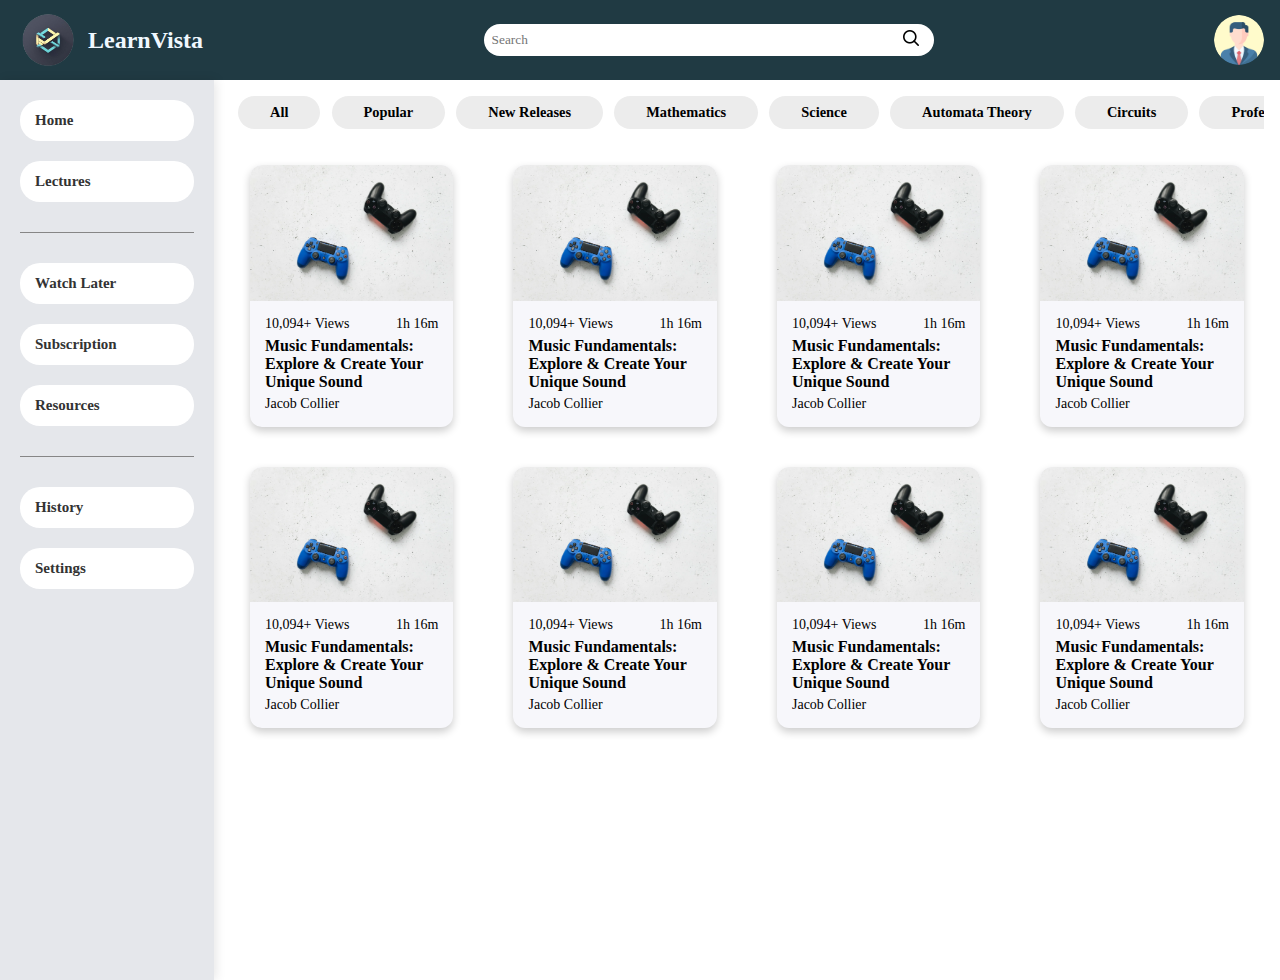
==== index.html @ 90f64fa0 "First Commit" ====
<!DOCTYPE html>
<html lang="en">
  <head>
    <meta charset="UTF-8" />
    <meta name="viewport" content="width=device-width, initial-scale=1.0" />
    <title>LearnVista</title>
    <link rel="stylesheet" href="style.css" />
  </head>
  <body>
    <!-- Navbar -->
    <div class="nav_container">
      <header>
        <nav class="navbar">
          <div class="section nav-left">
            <a href="#" class="nav-logo">
              <img src="images/logo.png" alt="Logo" class="logo-image" />
              <h2 class="logo-text">LearnVista</h2>
            </a>
          </div>

          <div class="section nav-mid">
            <form action="#" class="search-form">
              <input
                type="search"
                placeholder="Search"
                required
                class="search-input"
              />
              <button class="search-button">
                <img src="images/search.png" alt="search-icon" />
              </button>
            </form>
          </div>

          <div class="section nav-right">
            <img src="images/profile.png" alt="user image" class="user-img" />
          </div>
        </nav>
      </header>
    </div>

    <!--SideBar  -->

    <main class="main-layout">
      <aside class="sidebar">
        <div class="sidebar-list">
          <button class="sidebar-button">Home</button>
          <button class="sidebar-button">Lectures</button>
         
          <hr>
          <button class="sidebar-button">Watch Later</button>
          <button class="sidebar-button">Subscription</button>
          <button class="sidebar-button">Resources</button>
          
          <hr>
          <button class="sidebar-button">History</button>
          <button class="sidebar-button">Settings</button>
        </div>
      </aside>
      

      <div class="content-wrapper">
        <!-- Category-list -->
        <div class="category-list">
          <button class="category-button">All</button>
          <button class="category-button">Popular</button>
          <button class="category-button">New Releases</button>
          <button class="category-button">Mathematics</button>
          <button class="category-button">Science</button>
          <button class="category-button">Automata Theory</button>
          <button class="category-button">Circuits</button>
          <button class="category-button">Professional Skills</button>
          <button class="category-button">Others</button>
        </div>

        <!-- Video-list -->
        <div class="video-list">
          <div class="video-container">
            <div class="video-card">
              <img src="images/thumbnail.png" alt="thumbnail">
              <div class="video-content">
                <div class="info">
                  <span>10,094+ Views</span>
                  <span>1h 16m</span>
                </div>
                <div class="title">Music Fundamentals: Explore & Create Your Unique Sound</div>
                <div class="instructor">Jacob Collier</div>
              </div>
            </div>
          </div>

          <div class="video-container">
            <div class="video-card">
              <img src="images/thumbnail.png" alt="thumbnail">
              <div class="video-content">
                <div class="info">
                  <span>10,094+ Views</span>
                  <span>1h 16m</span>
                </div>
                <div class="title">Music Fundamentals: Explore & Create Your Unique Sound</div>
                <div class="instructor">Jacob Collier</div>
              </div>
            </div>
          </div>

          <div class="video-container">
            <div class="video-card">
              <img src="images/thumbnail.png" alt="thumbnail">
              <div class="video-content">
                <div class="info">
                  <span>10,094+ Views</span>
                  <span>1h 16m</span>
                </div>
                <div class="title">Music Fundamentals: Explore & Create Your Unique Sound</div>
                <div class="instructor">Jacob Collier</div>
              </div>
            </div>
          </div>

          <div class="video-container">
            <div class="video-card">
              <img src="images/thumbnail.png" alt="thumbnail">
              <div class="video-content">
                <div class="info">
                  <span>10,094+ Views</span>
                  <span>1h 16m</span>
                </div>
                <div class="title">Music Fundamentals: Explore & Create Your Unique Sound</div>
                <div class="instructor">Jacob Collier</div>
              </div>
            </div>
          </div>

          <div class="video-container">
            <div class="video-card">
              <img src="images/thumbnail.png" alt="thumbnail">
              <div class="video-content">
                <div class="info">
                  <span>10,094+ Views</span>
                  <span>1h 16m</span>
                </div>
                <div class="title">Music Fundamentals: Explore & Create Your Unique Sound</div>
                <div class="instructor">Jacob Collier</div>
              </div>
            </div>
          </div>

          <div class="video-container">
            <div class="video-card">
              <img src="images/thumbnail.png" alt="thumbnail">
              <div class="video-content">
                <div class="info">
                  <span>10,094+ Views</span>
                  <span>1h 16m</span>
                </div>
                <div class="title">Music Fundamentals: Explore & Create Your Unique Sound</div>
                <div class="instructor">Jacob Collier</div>
              </div>
            </div>
          </div>
          <div class="video-container">
            <div class="video-card">
              <img src="images/thumbnail.png" alt="thumbnail">
              <div class="video-content">
                <div class="info">
                  <span>10,094+ Views</span>
                  <span>1h 16m</span>
                </div>
                <div class="title">Music Fundamentals: Explore & Create Your Unique Sound</div>
                <div class="instructor">Jacob Collier</div>
              </div>
            </div>
          </div>
          
          <div class="video-container">
            <div class="video-card">
              <img src="images/thumbnail.png" alt="thumbnail">
              <div class="video-content">
                <div class="info">
                  <span>10,094+ Views</span>
                  <span>1h 16m</span>
                </div>
                <div class="title">Music Fundamentals: Explore & Create Your Unique Sound</div>
                <div class="instructor">Jacob Collier</div>
              </div>
            </div>
          </div>
          
        
        </div>
        
        
       
      </div>
    </main>
  </body>
</html>
---- style.css ----
* {
  margin: 0;
  padding: 0;
  box-sizing: border-box;
  font-family: "Open Sans", serif;
}
.navbar {
  display: flex;
  justify-content: space-between;
  align-items: center;
  padding: 0.5rem 1rem;
  background: #203a43;
}
.navbar .logo-image, .navbar .user-img {
  width: 50px;
  height: 50px;
  cursor: pointer;
  border-radius: 50%;
}
.navbar .logo-image { width: 64px; height: 64px; }
.navbar .section, .navbar .search-form, .navbar .nav-logo {
  display: flex;
  align-items: center;
}
.navbar .section { gap: 1rem; }
.navbar .nav-logo { gap: 0.5rem; text-decoration: none; }
.navbar .logo-text { font-size: 1.5rem; color: aliceblue; }
.navbar .menu-button {
  border: none;
  cursor: pointer;
  height: 50px;
  width: 50px;
  border-radius: 50%;
  background: #203a43;
}
.search-form {
  position: relative;
  display: flex;
  align-items: center;
}
.search-input {
  width: 450px;
  padding: 0.5rem 2rem 0.5rem 0.5rem;
  border: none;
  outline: none;
  border-radius: 20px;
}
.search-button {
  background: none;
  border: none;
  padding: 0.5rem;
  cursor: pointer;
  position: absolute;
  right: 0.4rem;
}
.main-layout {
  display: flex;
}
.main-layout .sidebar {
  width: 250px;
  height: 100vh;
  background-color: #e5e7eb;
  scrollbar-width: none;
  box-shadow: 2px 0 10px rgba(0, 0, 0, 0.1);
  padding: 20px;
}
.sidebar-list {
  display: flex;
  flex-direction: column;
  gap: 20px;
}
.sidebar-button {
  width: 100%;
  padding: 12px 15px;
  text-align: left;
  background: white;
  border: none;
  border-radius: 20px;
  font-size: 15px;
  font-weight: bold;
  color: #333;
  cursor: pointer;
  transition: background 0.3s ease, transform 0.2s ease;
  display: flex;
  align-items: center;
  gap: 20px;
}
.sidebar-button:hover {
  background: #203a43;
  transform: translateX(3px);
  color: white;
}
hr {
  border: none;
  height: 1px;
  background: #868686;
  margin: 10px 0;
}
.content-wrapper {
  padding: 0 1rem;
  overflow-x: hidden;
  width: 100%;
  display: flex;
  flex-direction: column;
}
.category-list {
  display: flex;
  gap: 0.7rem;
  overflow-x: auto;
  padding: 1rem 0.5rem;
  scrollbar-width: none;
}
.category-button {
  border: none;
  cursor: pointer;
  font-size: 0.9rem;
  font-weight: 600;
  white-space: nowrap;
  padding: 0.5rem 2rem;
  border-radius: 20px;
  background-color: #ececec;
  transition: all 0.3s ease-in-out;
}
.category-button:hover {
  background-color: #203a43;
  color: white;
  transform: scale(1.05);
}
.video-list {
  display: flex;
  flex-wrap: wrap;
  justify-content: space-between;
}
.video-container {
  display: flex;
  justify-content: center;
  align-items: center;
  padding: 20px;
  width: calc(25% - 15px);
  box-sizing: border-box;
}
.video-card {
  width: 250px;
  background: #f7f7fb;
  border-radius: 12px;
  overflow: hidden;
  box-shadow: 0 4px 8px rgba(0, 0, 0, 0.2);
  transition: transform 0.3s ease-in-out;
}
.video-card:hover {
  transform: scale(1.05);
}
.video-card img {
  width: 100%;
  display: block;
  border-top-left-radius: 12px;
  border-top-right-radius: 12px;
}
.video-content {
  padding: 15px;
  color: black;
}
.info {
  display: flex;
  justify-content: space-between;
  font-size: 14px;
  color: black;
  margin-bottom: 5px;
}
.title {
  font-size: 16px;
  font-weight: bold;
  color: black;
  margin-bottom: 5px;
}
.instructor {
  font-size: 14px;
  color: black;
}
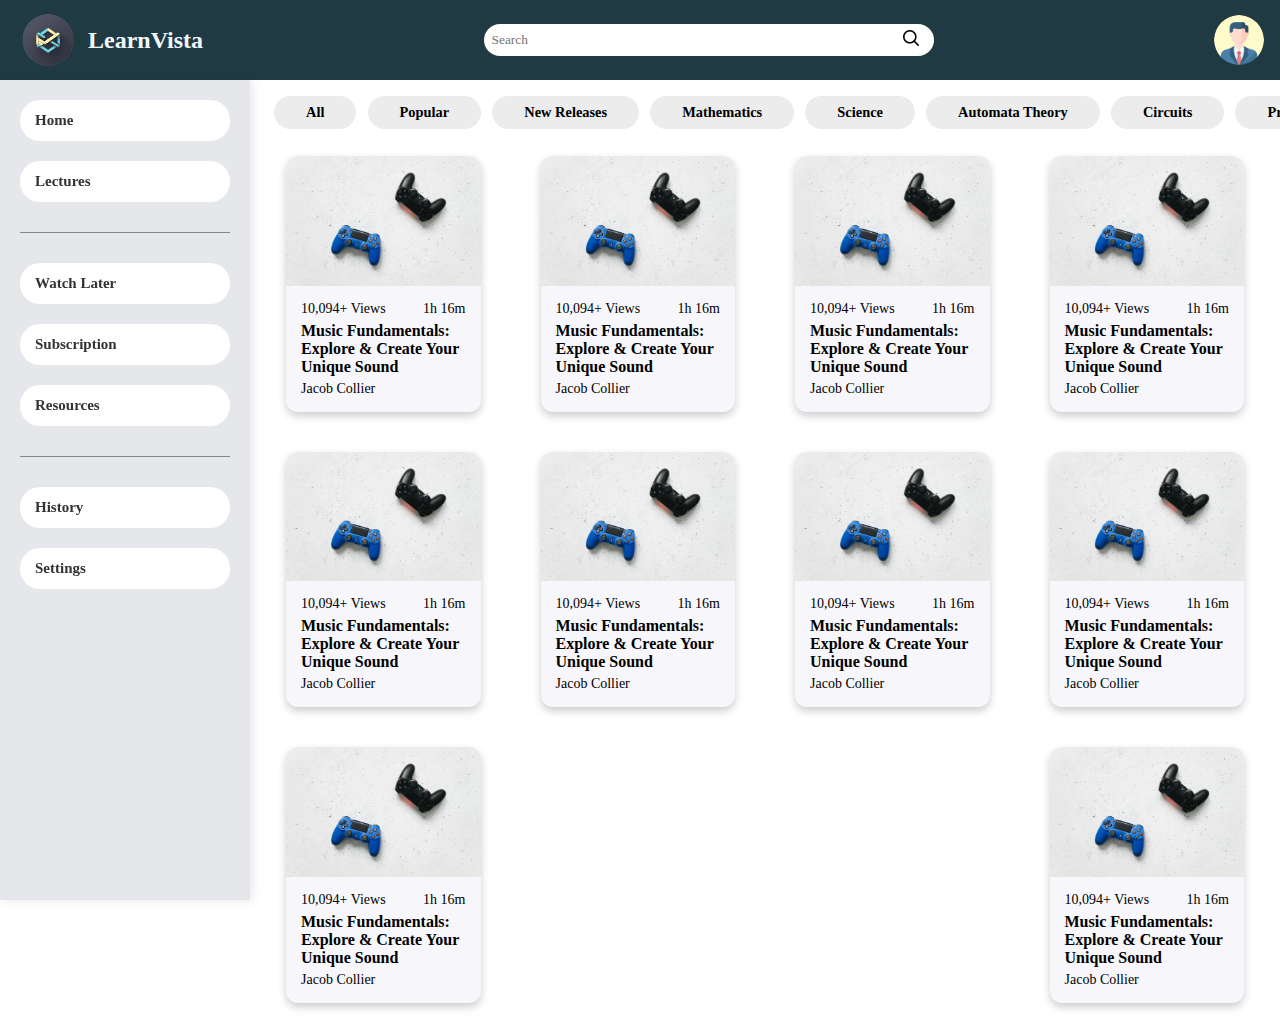
==== commit 17091a2e: "Updated Home Page" ====
--- a/index.html
+++ b/index.html
@@ -58,8 +58,9 @@
         </div>
       </aside>
       
-
-      <div class="content-wrapper">
+      
+
+      <div class="content-wrapper1">
         <!-- Category-list -->
         <div class="category-list">
           <button class="category-button">All</button>
@@ -72,6 +73,8 @@
           <button class="category-button">Professional Skills</button>
           <button class="category-button">Others</button>
         </div>
+      </div>
+      <div class="content-wrapper">
 
         <!-- Video-list -->
         <div class="video-list">
@@ -186,6 +189,34 @@
             </div>
           </div>
           
+          <div class="video-container">
+            <div class="video-card">
+              <img src="images/thumbnail.png" alt="thumbnail">
+              <div class="video-content">
+                <div class="info">
+                  <span>10,094+ Views</span>
+                  <span>1h 16m</span>
+                </div>
+                <div class="title">Music Fundamentals: Explore & Create Your Unique Sound</div>
+                <div class="instructor">Jacob Collier</div>
+              </div>
+            </div>
+          </div>
+
+          <div class="video-container">
+            <div class="video-card">
+              <img src="images/thumbnail.png" alt="thumbnail">
+              <div class="video-content">
+                <div class="info">
+                  <span>10,094+ Views</span>
+                  <span>1h 16m</span>
+                </div>
+                <div class="title">Music Fundamentals: Explore & Create Your Unique Sound</div>
+                <div class="instructor">Jacob Collier</div>
+              </div>
+            </div>
+          </div>
+   
         
         </div>
         
--- a/style.css
+++ b/style.css
@@ -9,7 +9,10 @@
   justify-content: space-between;
   align-items: center;
   padding: 0.5rem 1rem;
+  position: fixed;
+  width: 100%;
   background: #203a43;
+  z-index: 50;
 }
 .navbar .logo-image, .navbar .user-img {
   width: 50px;
@@ -55,19 +58,30 @@
 }
 .main-layout {
   display: flex;
-}
+  position: relative;
+  top:5rem;
+}
+
 .main-layout .sidebar {
-  width: 250px;
-  height: 100vh;
+  width: 250px; /* Adjust as needed */
+  height: calc(100vh - 5rem); /* Full height of the viewport */
+  position: fixed; /* Ensures it stays in place */
+  top:5rem;
+  scrollbar-width: none;
+  scroll-behavior: smooth;
+  left: 0;
   background-color: #e5e7eb;
-  scrollbar-width: none;
   box-shadow: 2px 0 10px rgba(0, 0, 0, 0.1);
   padding: 20px;
+  overflow-y: scroll; /* Enables scrolling if content exceeds height */
+  z-index: 100;
+
 }
 .sidebar-list {
   display: flex;
   flex-direction: column;
   gap: 20px;
+  
 }
 .sidebar-button {
   width: 100%;
@@ -96,19 +110,34 @@
   background: #868686;
   margin: 10px 0;
 }
-.content-wrapper {
+.content-wrapper1 {
+  margin-left: 250px;
   padding: 0 1rem;
   overflow-x: hidden;
-  width: 100%;
-  display: flex;
+  width: calc(100% - 250px);
+  display: flex;
+  overflow-x: auto;
   flex-direction: column;
+  position: fixed;
+  scrollbar-width: none;
+  background-color: white;
+  z-index: 50;
+}
+
+.content-wrapper {
+  margin-left: 250px;
+  margin-top:3.5rem;
+  padding: 0 1rem;
+  overflow-x: hidden;
+  width: 100%;
+  display: flex;
+  flex-direction: column;
+
 }
 .category-list {
   display: flex;
   gap: 0.7rem;
-  overflow-x: auto;
   padding: 1rem 0.5rem;
-  scrollbar-width: none;
 }
 .category-button {
   border: none;
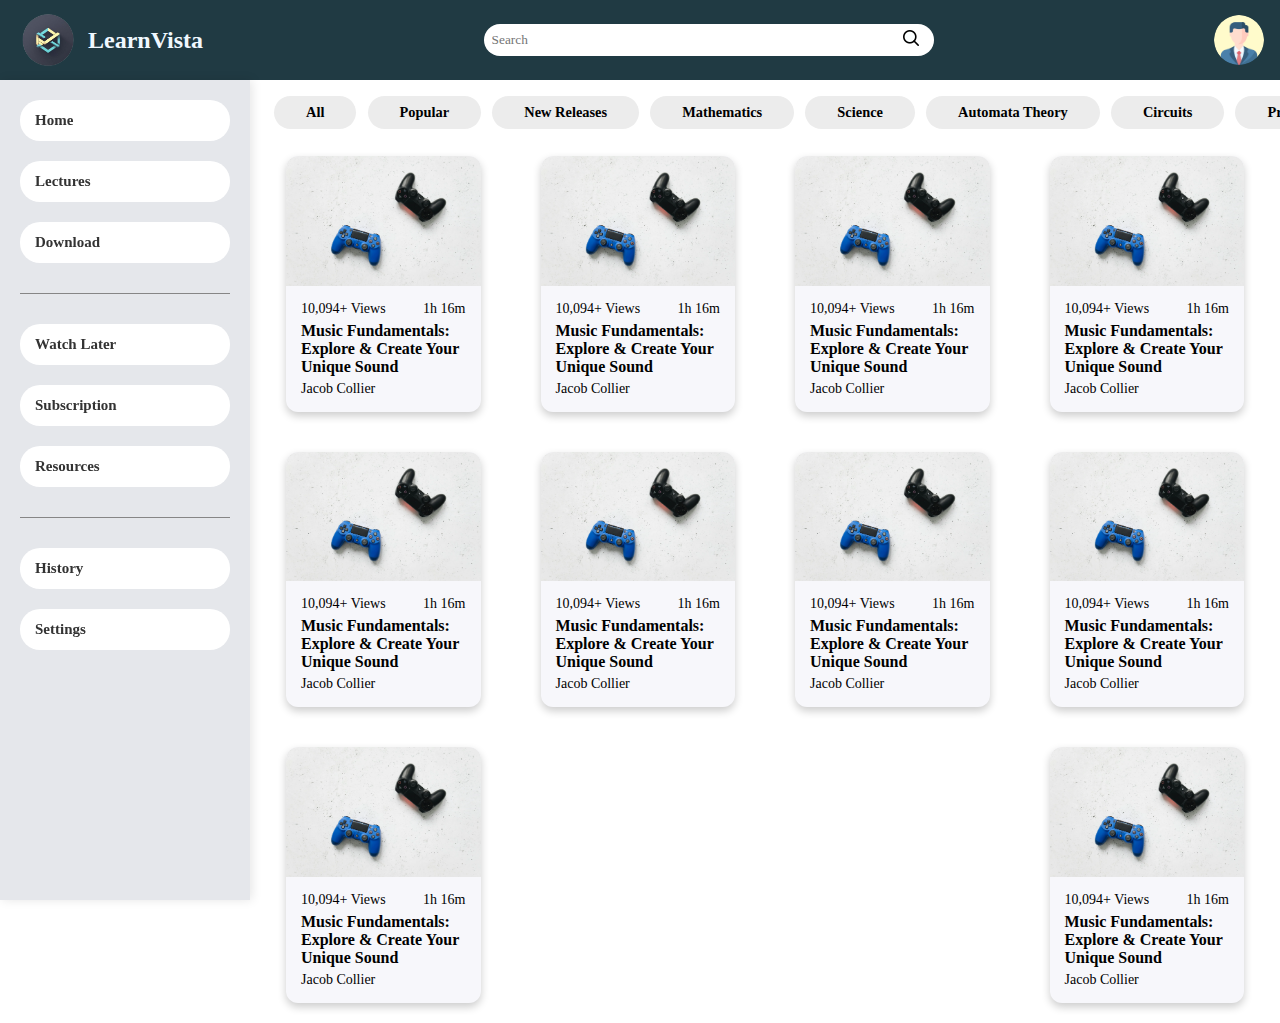
==== commit 314ea833: "Updated Home Page" ====
--- a/index.html
+++ b/index.html
@@ -46,19 +46,18 @@
         <div class="sidebar-list">
           <button class="sidebar-button">Home</button>
           <button class="sidebar-button">Lectures</button>
-         
-          <hr>
+          <button class="sidebar-button">Download</button>
+
+          <hr />
           <button class="sidebar-button">Watch Later</button>
           <button class="sidebar-button">Subscription</button>
           <button class="sidebar-button">Resources</button>
-          
-          <hr>
+
+          <hr />
           <button class="sidebar-button">History</button>
           <button class="sidebar-button">Settings</button>
         </div>
       </aside>
-      
-      
 
       <div class="content-wrapper1">
         <!-- Category-list -->
@@ -75,153 +74,167 @@
         </div>
       </div>
       <div class="content-wrapper">
-
         <!-- Video-list -->
         <div class="video-list">
           <div class="video-container">
             <div class="video-card">
-              <img src="images/thumbnail.png" alt="thumbnail">
-              <div class="video-content">
-                <div class="info">
-                  <span>10,094+ Views</span>
-                  <span>1h 16m</span>
-                </div>
-                <div class="title">Music Fundamentals: Explore & Create Your Unique Sound</div>
-                <div class="instructor">Jacob Collier</div>
-              </div>
-            </div>
-          </div>
-
-          <div class="video-container">
-            <div class="video-card">
-              <img src="images/thumbnail.png" alt="thumbnail">
-              <div class="video-content">
-                <div class="info">
-                  <span>10,094+ Views</span>
-                  <span>1h 16m</span>
-                </div>
-                <div class="title">Music Fundamentals: Explore & Create Your Unique Sound</div>
-                <div class="instructor">Jacob Collier</div>
-              </div>
-            </div>
-          </div>
-
-          <div class="video-container">
-            <div class="video-card">
-              <img src="images/thumbnail.png" alt="thumbnail">
-              <div class="video-content">
-                <div class="info">
-                  <span>10,094+ Views</span>
-                  <span>1h 16m</span>
-                </div>
-                <div class="title">Music Fundamentals: Explore & Create Your Unique Sound</div>
-                <div class="instructor">Jacob Collier</div>
-              </div>
-            </div>
-          </div>
-
-          <div class="video-container">
-            <div class="video-card">
-              <img src="images/thumbnail.png" alt="thumbnail">
-              <div class="video-content">
-                <div class="info">
-                  <span>10,094+ Views</span>
-                  <span>1h 16m</span>
-                </div>
-                <div class="title">Music Fundamentals: Explore & Create Your Unique Sound</div>
-                <div class="instructor">Jacob Collier</div>
-              </div>
-            </div>
-          </div>
-
-          <div class="video-container">
-            <div class="video-card">
-              <img src="images/thumbnail.png" alt="thumbnail">
-              <div class="video-content">
-                <div class="info">
-                  <span>10,094+ Views</span>
-                  <span>1h 16m</span>
-                </div>
-                <div class="title">Music Fundamentals: Explore & Create Your Unique Sound</div>
-                <div class="instructor">Jacob Collier</div>
-              </div>
-            </div>
-          </div>
-
-          <div class="video-container">
-            <div class="video-card">
-              <img src="images/thumbnail.png" alt="thumbnail">
-              <div class="video-content">
-                <div class="info">
-                  <span>10,094+ Views</span>
-                  <span>1h 16m</span>
-                </div>
-                <div class="title">Music Fundamentals: Explore & Create Your Unique Sound</div>
-                <div class="instructor">Jacob Collier</div>
-              </div>
-            </div>
-          </div>
-          <div class="video-container">
-            <div class="video-card">
-              <img src="images/thumbnail.png" alt="thumbnail">
-              <div class="video-content">
-                <div class="info">
-                  <span>10,094+ Views</span>
-                  <span>1h 16m</span>
-                </div>
-                <div class="title">Music Fundamentals: Explore & Create Your Unique Sound</div>
-                <div class="instructor">Jacob Collier</div>
-              </div>
-            </div>
-          </div>
-          
-          <div class="video-container">
-            <div class="video-card">
-              <img src="images/thumbnail.png" alt="thumbnail">
-              <div class="video-content">
-                <div class="info">
-                  <span>10,094+ Views</span>
-                  <span>1h 16m</span>
-                </div>
-                <div class="title">Music Fundamentals: Explore & Create Your Unique Sound</div>
-                <div class="instructor">Jacob Collier</div>
-              </div>
-            </div>
-          </div>
-          
-          <div class="video-container">
-            <div class="video-card">
-              <img src="images/thumbnail.png" alt="thumbnail">
-              <div class="video-content">
-                <div class="info">
-                  <span>10,094+ Views</span>
-                  <span>1h 16m</span>
-                </div>
-                <div class="title">Music Fundamentals: Explore & Create Your Unique Sound</div>
-                <div class="instructor">Jacob Collier</div>
-              </div>
-            </div>
-          </div>
-
-          <div class="video-container">
-            <div class="video-card">
-              <img src="images/thumbnail.png" alt="thumbnail">
-              <div class="video-content">
-                <div class="info">
-                  <span>10,094+ Views</span>
-                  <span>1h 16m</span>
-                </div>
-                <div class="title">Music Fundamentals: Explore & Create Your Unique Sound</div>
-                <div class="instructor">Jacob Collier</div>
-              </div>
-            </div>
-          </div>
-   
-        
+              <img src="images/thumbnail.png" alt="thumbnail" />
+              <div class="video-content">
+                <div class="info">
+                  <span>10,094+ Views</span>
+                  <span>1h 16m</span>
+                </div>
+                <div class="title">
+                  Music Fundamentals: Explore & Create Your Unique Sound
+                </div>
+                <div class="instructor">Jacob Collier</div>
+              </div>
+            </div>
+          </div>
+
+          <div class="video-container">
+            <div class="video-card">
+              <img src="images/thumbnail.png" alt="thumbnail" />
+              <div class="video-content">
+                <div class="info">
+                  <span>10,094+ Views</span>
+                  <span>1h 16m</span>
+                </div>
+                <div class="title">
+                  Music Fundamentals: Explore & Create Your Unique Sound
+                </div>
+                <div class="instructor">Jacob Collier</div>
+              </div>
+            </div>
+          </div>
+
+          <div class="video-container">
+            <div class="video-card">
+              <img src="images/thumbnail.png" alt="thumbnail" />
+              <div class="video-content">
+                <div class="info">
+                  <span>10,094+ Views</span>
+                  <span>1h 16m</span>
+                </div>
+                <div class="title">
+                  Music Fundamentals: Explore & Create Your Unique Sound
+                </div>
+                <div class="instructor">Jacob Collier</div>
+              </div>
+            </div>
+          </div>
+
+          <div class="video-container">
+            <div class="video-card">
+              <img src="images/thumbnail.png" alt="thumbnail" />
+              <div class="video-content">
+                <div class="info">
+                  <span>10,094+ Views</span>
+                  <span>1h 16m</span>
+                </div>
+                <div class="title">
+                  Music Fundamentals: Explore & Create Your Unique Sound
+                </div>
+                <div class="instructor">Jacob Collier</div>
+              </div>
+            </div>
+          </div>
+
+          <div class="video-container">
+            <div class="video-card">
+              <img src="images/thumbnail.png" alt="thumbnail" />
+              <div class="video-content">
+                <div class="info">
+                  <span>10,094+ Views</span>
+                  <span>1h 16m</span>
+                </div>
+                <div class="title">
+                  Music Fundamentals: Explore & Create Your Unique Sound
+                </div>
+                <div class="instructor">Jacob Collier</div>
+              </div>
+            </div>
+          </div>
+
+          <div class="video-container">
+            <div class="video-card">
+              <img src="images/thumbnail.png" alt="thumbnail" />
+              <div class="video-content">
+                <div class="info">
+                  <span>10,094+ Views</span>
+                  <span>1h 16m</span>
+                </div>
+                <div class="title">
+                  Music Fundamentals: Explore & Create Your Unique Sound
+                </div>
+                <div class="instructor">Jacob Collier</div>
+              </div>
+            </div>
+          </div>
+          <div class="video-container">
+            <div class="video-card">
+              <img src="images/thumbnail.png" alt="thumbnail" />
+              <div class="video-content">
+                <div class="info">
+                  <span>10,094+ Views</span>
+                  <span>1h 16m</span>
+                </div>
+                <div class="title">
+                  Music Fundamentals: Explore & Create Your Unique Sound
+                </div>
+                <div class="instructor">Jacob Collier</div>
+              </div>
+            </div>
+          </div>
+
+          <div class="video-container">
+            <div class="video-card">
+              <img src="images/thumbnail.png" alt="thumbnail" />
+              <div class="video-content">
+                <div class="info">
+                  <span>10,094+ Views</span>
+                  <span>1h 16m</span>
+                </div>
+                <div class="title">
+                  Music Fundamentals: Explore & Create Your Unique Sound
+                </div>
+                <div class="instructor">Jacob Collier</div>
+              </div>
+            </div>
+          </div>
+
+          <div class="video-container">
+            <div class="video-card">
+              <img src="images/thumbnail.png" alt="thumbnail" />
+              <div class="video-content">
+                <div class="info">
+                  <span>10,094+ Views</span>
+                  <span>1h 16m</span>
+                </div>
+                <div class="title">
+                  Music Fundamentals: Explore & Create Your Unique Sound
+                </div>
+                <div class="instructor">Jacob Collier</div>
+              </div>
+            </div>
+          </div>
+
+          <div class="video-container">
+            <div class="video-card">
+              <img src="images/thumbnail.png" alt="thumbnail" />
+              <div class="video-content">
+                <div class="info">
+                  <span>10,094+ Views</span>
+                  <span>1h 16m</span>
+                </div>
+                <div class="title">
+                  Music Fundamentals: Explore & Create Your Unique Sound
+                </div>
+                <div class="instructor">Jacob Collier</div>
+              </div>
+            </div>
+          </div>
         </div>
-        
-        
-       
       </div>
     </main>
   </body>
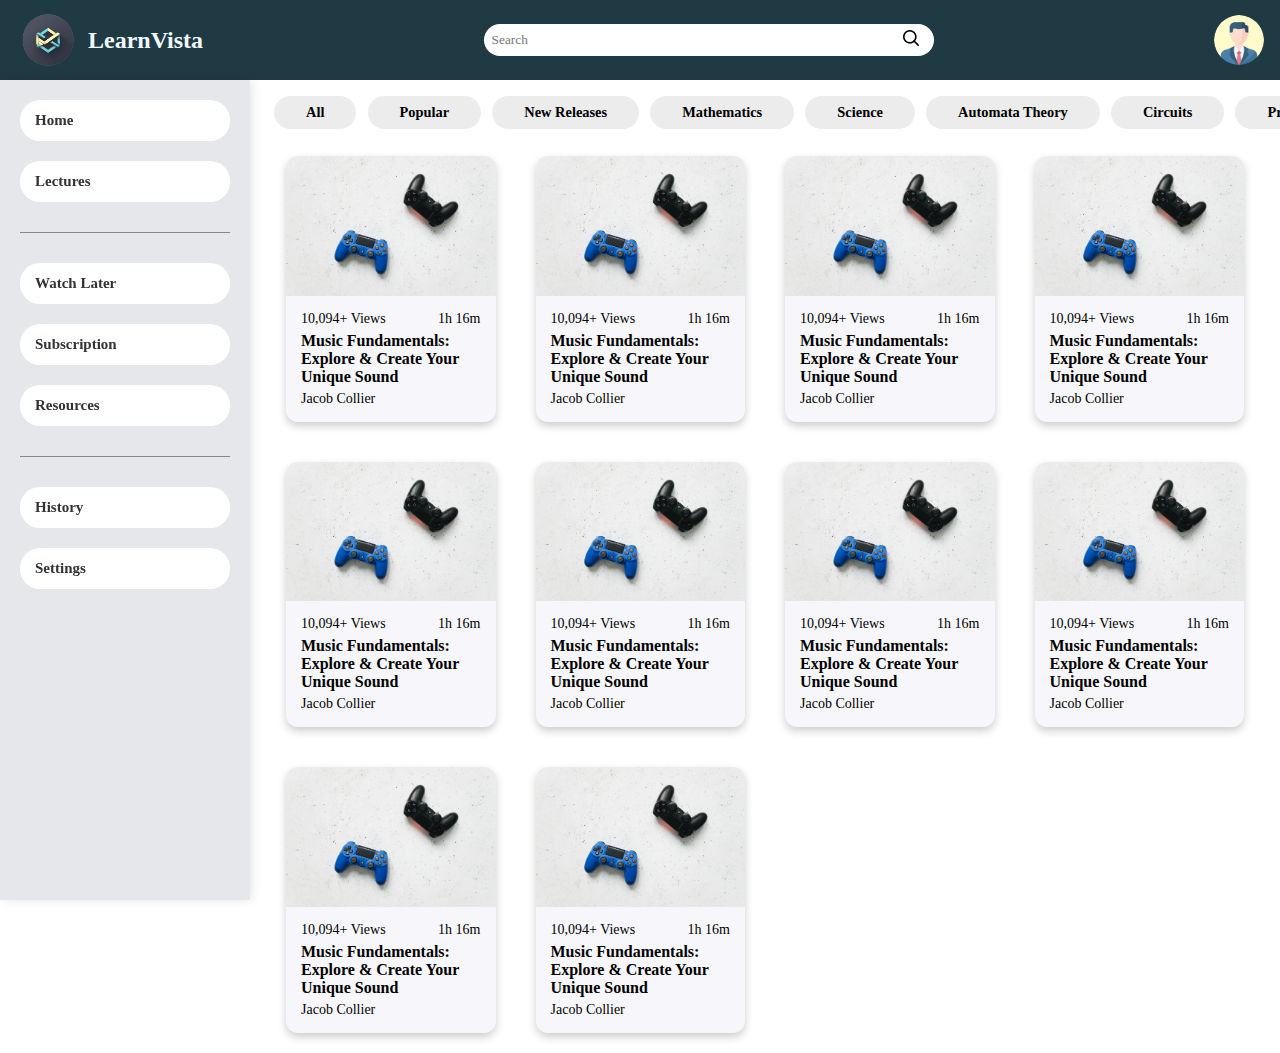
==== commit a8070ca8: "responsivness" ====
--- a/index.html
+++ b/index.html
@@ -46,18 +46,19 @@
         <div class="sidebar-list">
           <button class="sidebar-button">Home</button>
           <button class="sidebar-button">Lectures</button>
-          <button class="sidebar-button">Download</button>
-
-          <hr />
+         
+          <hr>
           <button class="sidebar-button">Watch Later</button>
           <button class="sidebar-button">Subscription</button>
           <button class="sidebar-button">Resources</button>
-
-          <hr />
+          
+          <hr>
           <button class="sidebar-button">History</button>
           <button class="sidebar-button">Settings</button>
         </div>
       </aside>
+      
+      
 
       <div class="content-wrapper1">
         <!-- Category-list -->
@@ -74,168 +75,177 @@
         </div>
       </div>
       <div class="content-wrapper">
+
         <!-- Video-list -->
         <div class="video-list">
           <div class="video-container">
             <div class="video-card">
-              <img src="images/thumbnail.png" alt="thumbnail" />
-              <div class="video-content">
-                <div class="info">
-                  <span>10,094+ Views</span>
-                  <span>1h 16m</span>
-                </div>
-                <div class="title">
-                  Music Fundamentals: Explore & Create Your Unique Sound
-                </div>
-                <div class="instructor">Jacob Collier</div>
-              </div>
-            </div>
-          </div>
-
-          <div class="video-container">
-            <div class="video-card">
-              <img src="images/thumbnail.png" alt="thumbnail" />
-              <div class="video-content">
-                <div class="info">
-                  <span>10,094+ Views</span>
-                  <span>1h 16m</span>
-                </div>
-                <div class="title">
-                  Music Fundamentals: Explore & Create Your Unique Sound
-                </div>
-                <div class="instructor">Jacob Collier</div>
-              </div>
-            </div>
-          </div>
-
-          <div class="video-container">
-            <div class="video-card">
-              <img src="images/thumbnail.png" alt="thumbnail" />
-              <div class="video-content">
-                <div class="info">
-                  <span>10,094+ Views</span>
-                  <span>1h 16m</span>
-                </div>
-                <div class="title">
-                  Music Fundamentals: Explore & Create Your Unique Sound
-                </div>
-                <div class="instructor">Jacob Collier</div>
-              </div>
-            </div>
-          </div>
-
-          <div class="video-container">
-            <div class="video-card">
-              <img src="images/thumbnail.png" alt="thumbnail" />
-              <div class="video-content">
-                <div class="info">
-                  <span>10,094+ Views</span>
-                  <span>1h 16m</span>
-                </div>
-                <div class="title">
-                  Music Fundamentals: Explore & Create Your Unique Sound
-                </div>
-                <div class="instructor">Jacob Collier</div>
-              </div>
-            </div>
-          </div>
-
-          <div class="video-container">
-            <div class="video-card">
-              <img src="images/thumbnail.png" alt="thumbnail" />
-              <div class="video-content">
-                <div class="info">
-                  <span>10,094+ Views</span>
-                  <span>1h 16m</span>
-                </div>
-                <div class="title">
-                  Music Fundamentals: Explore & Create Your Unique Sound
-                </div>
-                <div class="instructor">Jacob Collier</div>
-              </div>
-            </div>
-          </div>
-
-          <div class="video-container">
-            <div class="video-card">
-              <img src="images/thumbnail.png" alt="thumbnail" />
-              <div class="video-content">
-                <div class="info">
-                  <span>10,094+ Views</span>
-                  <span>1h 16m</span>
-                </div>
-                <div class="title">
-                  Music Fundamentals: Explore & Create Your Unique Sound
-                </div>
-                <div class="instructor">Jacob Collier</div>
-              </div>
-            </div>
-          </div>
-          <div class="video-container">
-            <div class="video-card">
-              <img src="images/thumbnail.png" alt="thumbnail" />
-              <div class="video-content">
-                <div class="info">
-                  <span>10,094+ Views</span>
-                  <span>1h 16m</span>
-                </div>
-                <div class="title">
-                  Music Fundamentals: Explore & Create Your Unique Sound
-                </div>
-                <div class="instructor">Jacob Collier</div>
-              </div>
-            </div>
-          </div>
-
-          <div class="video-container">
-            <div class="video-card">
-              <img src="images/thumbnail.png" alt="thumbnail" />
-              <div class="video-content">
-                <div class="info">
-                  <span>10,094+ Views</span>
-                  <span>1h 16m</span>
-                </div>
-                <div class="title">
-                  Music Fundamentals: Explore & Create Your Unique Sound
-                </div>
-                <div class="instructor">Jacob Collier</div>
-              </div>
-            </div>
-          </div>
-
-          <div class="video-container">
-            <div class="video-card">
-              <img src="images/thumbnail.png" alt="thumbnail" />
-              <div class="video-content">
-                <div class="info">
-                  <span>10,094+ Views</span>
-                  <span>1h 16m</span>
-                </div>
-                <div class="title">
-                  Music Fundamentals: Explore & Create Your Unique Sound
-                </div>
-                <div class="instructor">Jacob Collier</div>
-              </div>
-            </div>
-          </div>
-
-          <div class="video-container">
-            <div class="video-card">
-              <img src="images/thumbnail.png" alt="thumbnail" />
-              <div class="video-content">
-                <div class="info">
-                  <span>10,094+ Views</span>
-                  <span>1h 16m</span>
-                </div>
-                <div class="title">
-                  Music Fundamentals: Explore & Create Your Unique Sound
-                </div>
-                <div class="instructor">Jacob Collier</div>
-              </div>
-            </div>
-          </div>
-        </div>
+              <img src="images/thumbnail.png" alt="thumbnail">
+              <div class="video-content">
+                <div class="info">
+                  <span>10,094+ Views</span>
+                  <span>1h 16m</span>
+                </div>
+                <div class="title">Music Fundamentals: Explore & Create Your Unique Sound</div>
+                <div class="instructor">Jacob Collier</div>
+              </div>
+            </div>
+          </div>
+
+          <div class="video-container">
+            <div class="video-card">
+              <img src="images/thumbnail.png" alt="thumbnail">
+              <div class="video-content">
+                <div class="info">
+                  <span>10,094+ Views</span>
+                  <span>1h 16m</span>
+                </div>
+                <div class="title">Music Fundamentals: Explore & Create Your Unique Sound</div>
+                <div class="instructor">Jacob Collier</div>
+              </div>
+            </div>
+          </div>
+
+
+          <div class="video-container">
+            <div class="video-card">
+              <img src="images/thumbnail.png" alt="thumbnail">
+              <div class="video-content">
+                <div class="info">
+                  <span>10,094+ Views</span>
+                  <span>1h 16m</span>
+                </div>
+                <div class="title">Music Fundamentals: Explore & Create Your Unique Sound</div>
+                <div class="instructor">Jacob Collier</div>
+              </div>
+            </div>
+          </div>
+
+          <div class="video-container">
+            <div class="video-card">
+              <img src="images/thumbnail.png" alt="thumbnail">
+              <div class="video-content">
+                <div class="info">
+                  <span>10,094+ Views</span>
+                  <span>1h 16m</span>
+                </div>
+                <div class="title">Music Fundamentals: Explore & Create Your Unique Sound</div>
+                <div class="instructor">Jacob Collier</div>
+              </div>
+            </div>
+          </div>
+
+          <div class="video-container">
+            <div class="video-card">
+              <img src="images/thumbnail.png" alt="thumbnail">
+              <div class="video-content">
+                <div class="info">
+                  <span>10,094+ Views</span>
+                  <span>1h 16m</span>
+                </div>
+                <div class="title">Music Fundamentals: Explore & Create Your Unique Sound</div>
+                <div class="instructor">Jacob Collier</div>
+              </div>
+            </div>
+          </div>
+
+          <div class="video-container">
+            <div class="video-card">
+              <img src="images/thumbnail.png" alt="thumbnail">
+              <div class="video-content">
+                <div class="info">
+                  <span>10,094+ Views</span>
+                  <span>1h 16m</span>
+                </div>
+                <div class="title">Music Fundamentals: Explore & Create Your Unique Sound</div>
+                <div class="instructor">Jacob Collier</div>
+              </div>
+            </div>
+          </div>
+
+          <div class="video-container">
+            <div class="video-card">
+              <img src="images/thumbnail.png" alt="thumbnail">
+              <div class="video-content">
+                <div class="info">
+                  <span>10,094+ Views</span>
+                  <span>1h 16m</span>
+                </div>
+                <div class="title">Music Fundamentals: Explore & Create Your Unique Sound</div>
+                <div class="instructor">Jacob Collier</div>
+              </div>
+            </div>
+          </div>
+
+          <div class="video-container">
+            <div class="video-card">
+              <img src="images/thumbnail.png" alt="thumbnail">
+              <div class="video-content">
+                <div class="info">
+                  <span>10,094+ Views</span>
+                  <span>1h 16m</span>
+                </div>
+                <div class="title">Music Fundamentals: Explore & Create Your Unique Sound</div>
+                <div class="instructor">Jacob Collier</div>
+              </div>
+            </div>
+          </div>
+          <div class="video-container">
+            <div class="video-card">
+              <img src="images/thumbnail.png" alt="thumbnail">
+              <div class="video-content">
+                <div class="info">
+                  <span>10,094+ Views</span>
+                  <span>1h 16m</span>
+                </div>
+                <div class="title">Music Fundamentals: Explore & Create Your Unique Sound</div>
+                <div class="instructor">Jacob Collier</div>
+              </div>
+            </div>
+          </div>
+          
+          <div class="video-container">
+            <div class="video-card">
+              <img src="images/thumbnail.png" alt="thumbnail">
+              <div class="video-content">
+                <div class="info">
+                  <span>10,094+ Views</span>
+                  <span>1h 16m</span>
+                </div>
+                <div class="title">Music Fundamentals: Explore & Create Your Unique Sound</div>
+                <div class="instructor">Jacob Collier</div>
+              </div>
+            </div>
+          </div>  
+        </div>       
       </div>
     </main>
+    <script>
+    document.addEventListener("DOMContentLoaded", function () {
+      const navbar = document.querySelector(".navbar");
+      const searchButton = document.querySelector(".search-button");
+      const searchInput = document.querySelector(".search-input");
+  
+      searchButton.addEventListener("click", function (event) {
+          event.stopPropagation(); // Prevent click event from bubbling to document
+          navbar.classList.toggle("expanded");
+          if (navbar.classList.contains("expanded")) {
+              searchInput.focus(); // Focus on the input when expanded
+          }
+      });
+  
+      // Collapse the search bar when clicking anywhere outside
+      document.addEventListener("click", function (event) {
+          if (!navbar.contains(event.target)) {
+              navbar.classList.remove("expanded");
+          }
+      });
+  
+      // Prevent collapse when interacting with the search input
+      searchInput.addEventListener("click", function (event) {
+          event.stopPropagation();
+      });
+  });
+</script>
   </body>
 </html>
--- a/style.css
+++ b/style.css
@@ -1,9 +1,11 @@
+/* Base Styles */
 * {
   margin: 0;
   padding: 0;
   box-sizing: border-box;
   font-family: "Open Sans", serif;
 }
+
 .navbar {
   display: flex;
   justify-content: space-between;
@@ -14,20 +16,27 @@
   background: #203a43;
   z-index: 50;
 }
+
 .navbar .logo-image, .navbar .user-img {
   width: 50px;
   height: 50px;
   cursor: pointer;
   border-radius: 50%;
 }
+
 .navbar .logo-image { width: 64px; height: 64px; }
+
 .navbar .section, .navbar .search-form, .navbar .nav-logo {
   display: flex;
   align-items: center;
 }
+
 .navbar .section { gap: 1rem; }
+
 .navbar .nav-logo { gap: 0.5rem; text-decoration: none; }
+
 .navbar .logo-text { font-size: 1.5rem; color: aliceblue; }
+
 .navbar .menu-button {
   border: none;
   cursor: pointer;
@@ -36,11 +45,13 @@
   border-radius: 50%;
   background: #203a43;
 }
+
 .search-form {
   position: relative;
   display: flex;
   align-items: center;
 }
+
 .search-input {
   width: 450px;
   padding: 0.5rem 2rem 0.5rem 0.5rem;
@@ -48,6 +59,7 @@
   outline: none;
   border-radius: 20px;
 }
+
 .search-button {
   background: none;
   border: none;
@@ -56,33 +68,34 @@
   position: absolute;
   right: 0.4rem;
 }
+
 .main-layout {
   display: flex;
   position: relative;
-  top:5rem;
+  top: 5rem;
 }
 
 .main-layout .sidebar {
-  width: 250px; /* Adjust as needed */
-  height: calc(100vh - 5rem); /* Full height of the viewport */
-  position: fixed; /* Ensures it stays in place */
-  top:5rem;
+  width: 250px;
+  height: calc(100vh - 5rem);
+  position: fixed;
+  top: 5rem;
   scrollbar-width: none;
   scroll-behavior: smooth;
   left: 0;
   background-color: #e5e7eb;
   box-shadow: 2px 0 10px rgba(0, 0, 0, 0.1);
   padding: 20px;
-  overflow-y: scroll; /* Enables scrolling if content exceeds height */
+  overflow-y: scroll;
   z-index: 100;
-
-}
+}
+
 .sidebar-list {
   display: flex;
   flex-direction: column;
   gap: 20px;
-  
-}
+}
+
 .sidebar-button {
   width: 100%;
   padding: 12px 15px;
@@ -99,17 +112,20 @@
   align-items: center;
   gap: 20px;
 }
+
 .sidebar-button:hover {
   background: #203a43;
   transform: translateX(3px);
   color: white;
 }
+
 hr {
   border: none;
   height: 1px;
   background: #868686;
   margin: 10px 0;
 }
+
 .content-wrapper1 {
   margin-left: 250px;
   padding: 0 1rem;
@@ -126,19 +142,20 @@
 
 .content-wrapper {
   margin-left: 250px;
-  margin-top:3.5rem;
+  margin-top: 3.5rem;
   padding: 0 1rem;
   overflow-x: hidden;
   width: 100%;
   display: flex;
   flex-direction: column;
-
-}
+}
+
 .category-list {
   display: flex;
   gap: 0.7rem;
   padding: 1rem 0.5rem;
 }
+
 .category-button {
   border: none;
   cursor: pointer;
@@ -150,24 +167,27 @@
   background-color: #ececec;
   transition: all 0.3s ease-in-out;
 }
+
 .category-button:hover {
   background-color: #203a43;
   color: white;
   transform: scale(1.05);
 }
+
 .video-list {
-  display: flex;
-  flex-wrap: wrap;
+  display: grid;
   justify-content: space-between;
-}
+  grid-template-columns: 25% 25% 25% 25%;
+}
+
 .video-container {
   display: flex;
   justify-content: center;
   align-items: center;
   padding: 20px;
-  width: calc(25% - 15px);
   box-sizing: border-box;
 }
+
 .video-card {
   width: 250px;
   background: #f7f7fb;
@@ -176,19 +196,23 @@
   box-shadow: 0 4px 8px rgba(0, 0, 0, 0.2);
   transition: transform 0.3s ease-in-out;
 }
+
 .video-card:hover {
   transform: scale(1.05);
 }
+
 .video-card img {
   width: 100%;
   display: block;
   border-top-left-radius: 12px;
   border-top-right-radius: 12px;
 }
+
 .video-content {
   padding: 15px;
   color: black;
 }
+
 .info {
   display: flex;
   justify-content: space-between;
@@ -196,13 +220,240 @@
   color: black;
   margin-bottom: 5px;
 }
+
 .title {
   font-size: 16px;
   font-weight: bold;
   color: black;
   margin-bottom: 5px;
 }
+
 .instructor {
   font-size: 14px;
   color: black;
-}+}
+
+/* Media Queries */
+
+@media screen and (max-width: 1024px) and (min-width: 768px) {
+  .video-list {
+    grid-template-columns: 33% 33% 33%;
+  }
+
+  .search-input {
+    width: 300px;
+  }
+}
+
+@media screen and (max-width: 768px) and (min-width: 680px) {
+  .video-list {
+    grid-template-columns: 50% 50%;
+  }
+
+  .search-input {
+    width: 250px;
+  }
+}
+
+@media screen and (max-width: 680px) and (min-width: 480px) {
+  .video-list {
+    grid-template-columns: 100%;
+  }
+
+  .search-input {
+    width: 200px;
+  }
+}
+@media screen and (max-width: 480px) and (min-width: 370px) {
+  .video-list {
+    display: grid;
+    grid-template-columns: 50% 50%;
+  }
+
+  .search-input {
+    width: 160px;
+  }
+
+  .navbar {
+    padding: 0.5rem;
+  }
+
+  .navbar .logo-image {
+    width: 40px;
+    height: 40px;
+  }
+
+  .navbar .logo-text {
+    font-size: 1.2rem;
+  }
+
+  .navbar .menu-button {
+    width: 40px;
+    height: 40px;
+  }
+
+  .navbar .user-img {
+    width: 40px;
+    height: 40px;
+  }
+
+  .navbar .section {
+    gap: 0.5rem;
+  }
+
+
+  /* Adjust the main layout for mobile */
+  .main-layout {
+    flex-direction: column;
+    top: 3.5rem
+
+  }
+
+  .main-layout .sidebar {
+    width: 100%;
+    height: auto;
+    position: fixed;
+    bottom: 0;
+    top: auto;
+    left: 0;
+    background-color: #e5e7eb;
+    box-shadow: 0 -2px 10px rgba(0, 0, 0, 0.1);
+    padding: 10px;
+    overflow-y: auto;
+    z-index: 100;
+    display: flex;
+    justify-content: space-around;
+    align-items: center;
+  }
+
+  .sidebar-list {
+    flex-direction: row;
+    gap: 10px;
+  }
+
+  .sidebar-button {
+    padding: 10px;
+    font-size: 14px;
+    border-radius: 15px;
+    gap: 10px;
+  }
+.content-wrapper1{
+  height: 2rem;
+  
+}
+  .content-wrapper1, .content-wrapper {
+    margin-left: 0;
+    width: 100%;
+    padding-bottom: 70px; 
+  }
+}
+@media screen and (max-width: 370px) {
+  .navbar {
+    padding: 0.5rem;
+  }
+
+  .navbar .logo-image {
+    width: 40px;
+    height: 40px;
+  }
+
+  .navbar .logo-text {
+    font-size: 1.2rem;
+  }
+
+  .navbar .menu-button {
+    width: 40px;
+    height: 40px;
+  }
+
+  .navbar .user-img {
+    width: 40px;
+    height: 40px;
+  }
+
+  .navbar .section {
+    gap: 0.5rem;
+  }
+
+  .search-input {
+    display: none;
+    width: 100%;
+    padding: 0.5rem;
+    border-radius: 20px;
+  }
+
+  .search-form {
+    position: relative;
+    display: flex;
+    align-items: center;
+  }
+
+  .search-button {
+    background: none;
+    border: none;
+    padding: 0.5rem;
+    cursor: pointer;
+    position: absolute;
+    right: 0;
+  }
+
+  .navbar.expanded .nav-logo,
+  .navbar.expanded .menu-button,
+  .navbar.expanded .user-img {
+    display: none;
+  }
+
+  
+  .navbar.expanded .search-input {
+    display: block;
+  }
+
+  /* Adjust the main layout for mobile */
+  .main-layout {
+    flex-direction: column;
+    top: 3.5rem
+  }
+
+  .main-layout .sidebar {
+    width: 100%;
+    height: auto;
+    position: fixed;
+    bottom: 0;
+    top: auto;
+    left: 0;
+    background-color: #e5e7eb;
+    box-shadow: 0 -2px 10px rgba(0, 0, 0, 0.1);
+    padding: 10px;
+    overflow-y: auto;
+    z-index: 100;
+    display: flex;
+    justify-content: space-around;
+    align-items: center;
+  }
+
+  .sidebar-list {
+    flex-direction: row;
+    gap: 10px;
+  }
+
+  .sidebar-button {
+    padding: 10px;
+    font-size: 14px;
+    border-radius: 15px;
+    gap: 10px;
+  }
+
+  .content-wrapper1{
+    height: 2rem;
+  }
+
+  .content-wrapper1, .content-wrapper {
+    margin-left: 0;
+    width: 100%;
+    padding-bottom: 70px; /* Ensure content doesn't overlap with the bottom sidebar */
+  }
+
+  .video-list {
+    grid-template-columns: 100%;
+  }
+}
